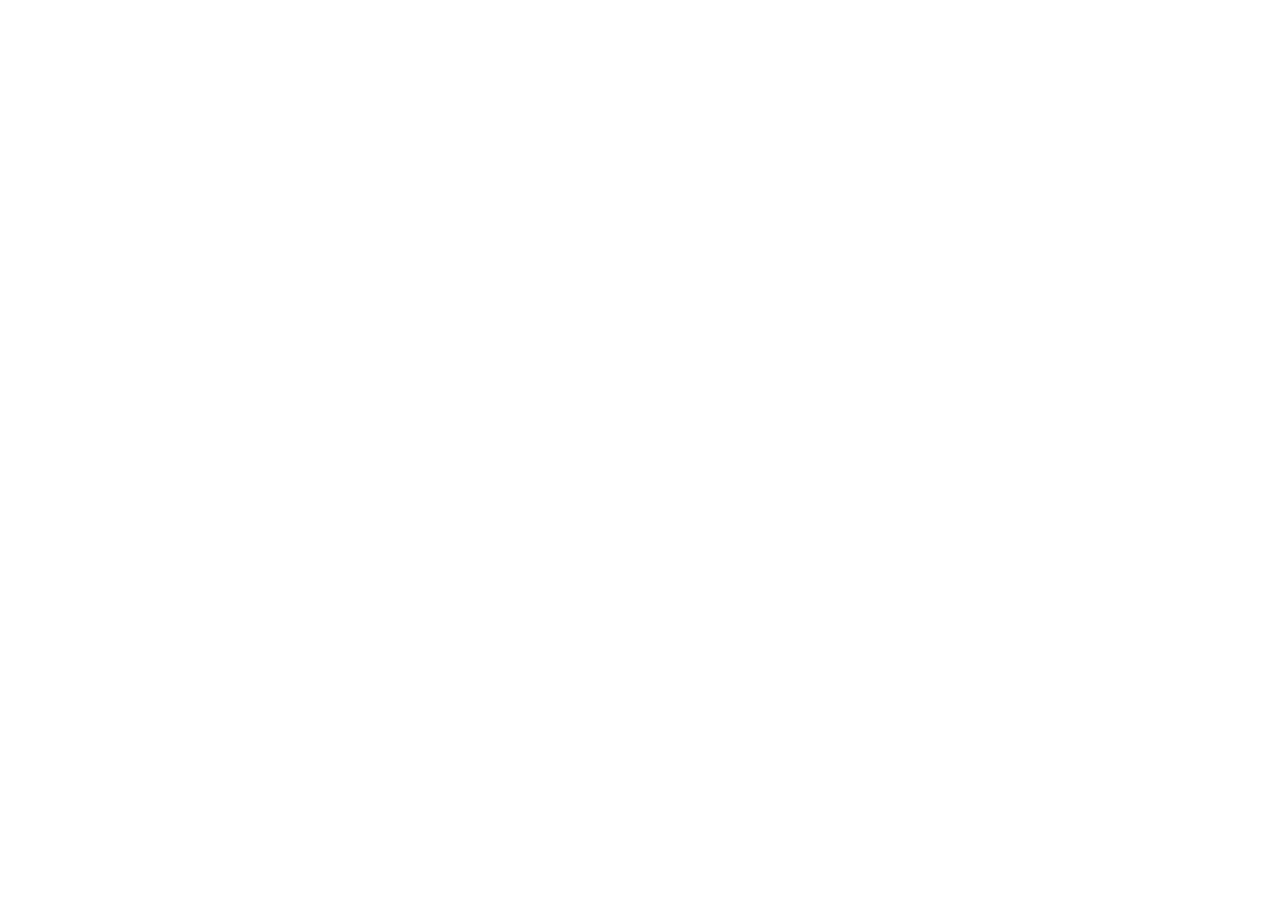
==== index.html @ d016ea4f "setup commit" ====
<!DOCTYPE html>
<html lang="en">
<head>
    <meta charset="UTF-8">
    <meta name="viewport" content="width=device-width, initial-scale=1.0">
    <title>Senior Workshop | Youth STEAM Initiative</title>
</head>
<body>
    
</body>
</html>
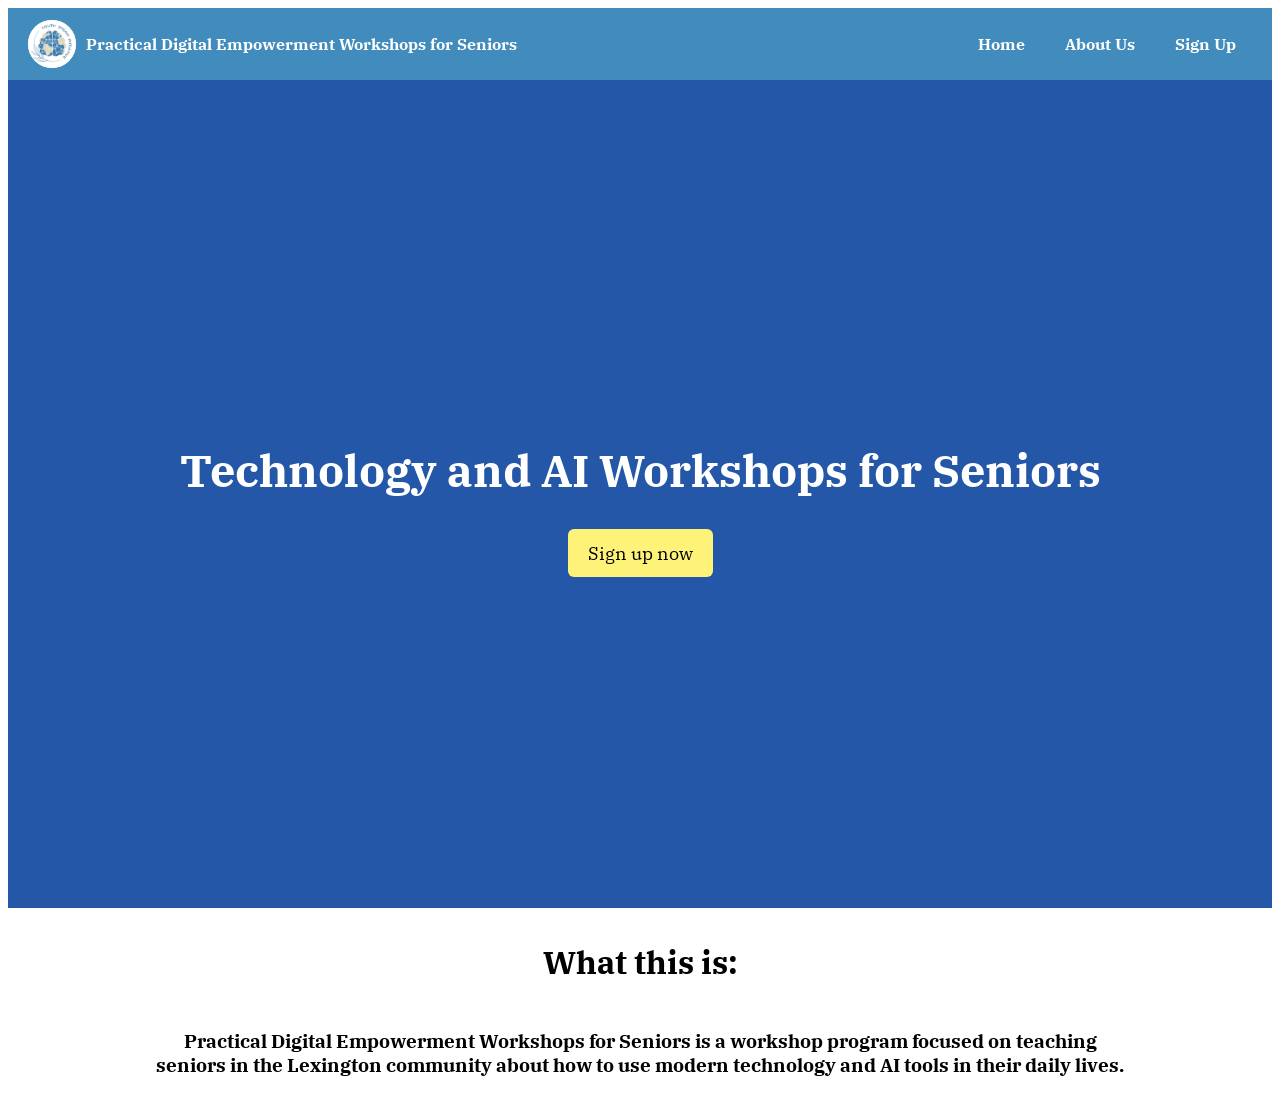
==== commit d4f653c5: "first commit, basic structure" ====
--- a/index.html
+++ b/index.html
@@ -1,11 +1,34 @@
-<!DOCTYPE html>
+<!doctype html>
 <html lang="en">
+
 <head>
     <meta charset="UTF-8">
     <meta name="viewport" content="width=device-width, initial-scale=1.0">
-    <title>Senior Workshop | Youth STEAM Initiative</title>
+    <title>Practical Digtal Empowerment Workshops for Seniors</title>
+    <link rel="icon" type="image/x-icon" href="images/ysi-logo.jpg">
+    <link rel="stylesheet" href="style.css">
 </head>
+
 <body>
-    
+    <nav class="navbar">
+        <a class="navbar-brand" href="index.html">
+            <img src="ysi-logo.jpg" alt="">
+            <span>Practical Digital Empowerment Workshops for Seniors</span>
+        </a>
+
+        <a href="index.html">Home</a>
+        <a href="about.html">About Us</a>
+        <a href="signup.html">Sign Up</a>
+    </nav>
+
+    <header class="banner">
+        <h1>Technology and AI Workshops for Seniors</h1>
+        <a class="button" href="signup.html">Sign up now</a>
+    </header>
+
+    <h1 class="content">What this is:</h1>
+    <h3 class="content">Practical Digital Empowerment Workshops for Seniors is a workshop program focused on teaching seniors in the Lexington community about how to use modern technology and AI tools in their daily lives.</h2>
+
 </body>
+
 </html>
--- a/style.css
+++ b/style.css
@@ -0,0 +1,91 @@
+@import url("https://fonts.googleapis.com/css2?family=IBM+Plex+Serif:ital,wght@0,100;0,200;0,300;0,400;0,500;0,600;0,700;1,100;1,200;1,300;1,400;1,500;1,600;1,700&display=swap");
+
+
+
+* {
+    box-sizing: border-box;
+}
+
+body {
+    font-family: IBM Plex Serif, 'Trebuchet MS', 'Lucida Sans Unicode', 'Lucida Grande', 'Lucida Sans', Arial, sans-serif;
+}
+
+.navbar {
+    display: flex;
+    align-items: center;
+    flex-wrap: wrap;
+    gap: 8px;
+    padding: 12px 20px;
+    background: #418bbd;
+}
+
+.navbar .navbar-brand {
+    display: inline-flex;
+    align-items: center;
+    gap: 10px;
+    margin-right: auto;
+    padding: 0;
+    color: white;
+    font-weight: bold;
+    text-decoration: none;
+    background: transparent;
+}
+
+.navbar-brand img {
+    width: 48px;
+    height: 48px;
+    object-fit: contain;
+    border-radius: 50%;
+    background: white;
+}
+
+.navbar a:not(.navbar-brand) {
+    padding: 10px 16px;
+    color: white;
+    font-weight: bold;
+    text-decoration: none;
+    border-radius: 6px;
+    transition: background-color 0.2s, color 0.2s;
+}
+
+.navbar a:not(.navbar-brand):hover,
+.navbar a:not(.navbar-brand):focus-visible {
+    background: #fff279;
+    color: #245d87;
+}
+
+.banner {
+    padding: 48px 20px;
+    background: #2457a7;
+    color: white;
+    text-align: center;
+    min-height: 92vh;
+    display: flex;
+    flex-direction: column;
+    align-items: center;
+    justify-content: center;
+    font-size: 1.4rem;
+}
+
+.button {
+    display: inline-block;
+    padding: 12px 20px;
+    background: #fff279;
+    color: rgb(0, 0, 0);
+    text-decoration: none;
+    border-radius: 6px;
+    font-size: 1.15rem;
+}
+
+.button:hover {
+    background: #ffea2c;
+}
+
+.content {
+    color: #000000;
+    background: #ffffff;
+    text-align: center;
+    padding: 12px 20px;
+    margin-left: 10%;
+    margin-right: 10%;
+}
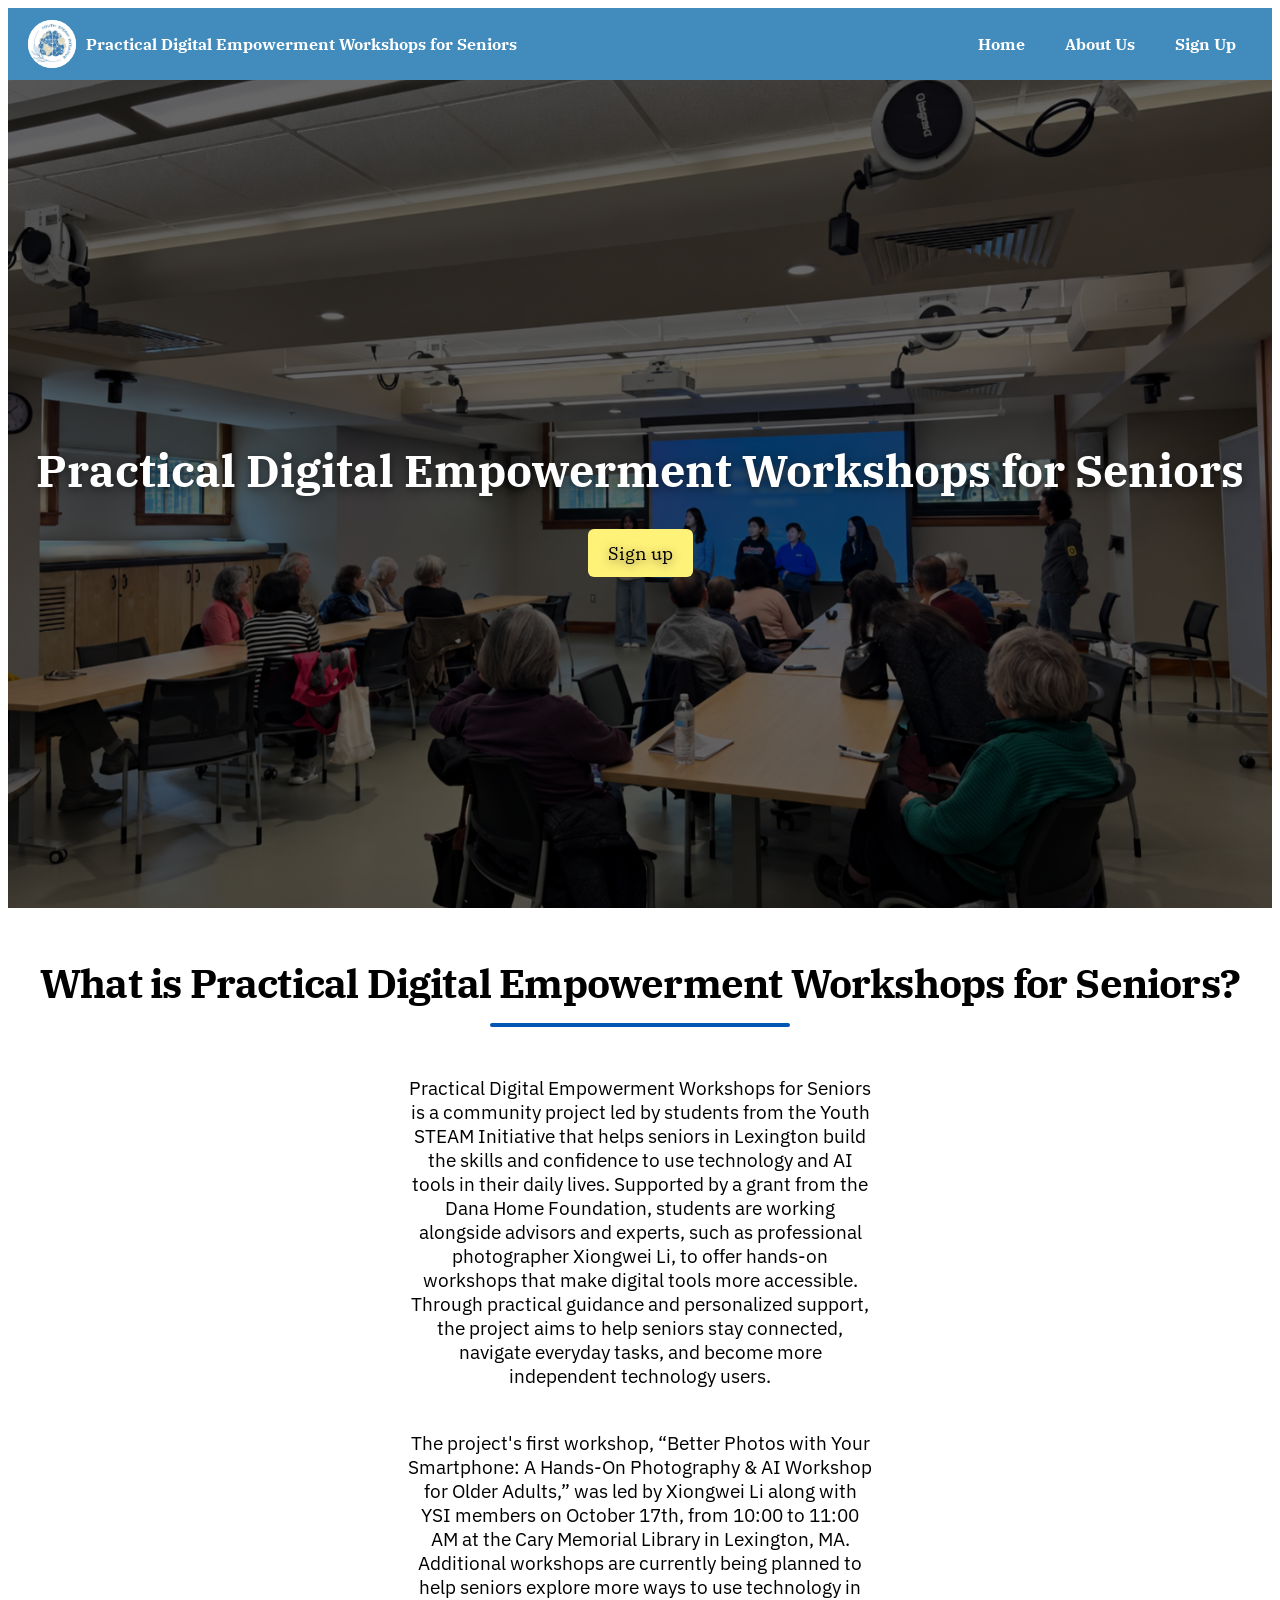
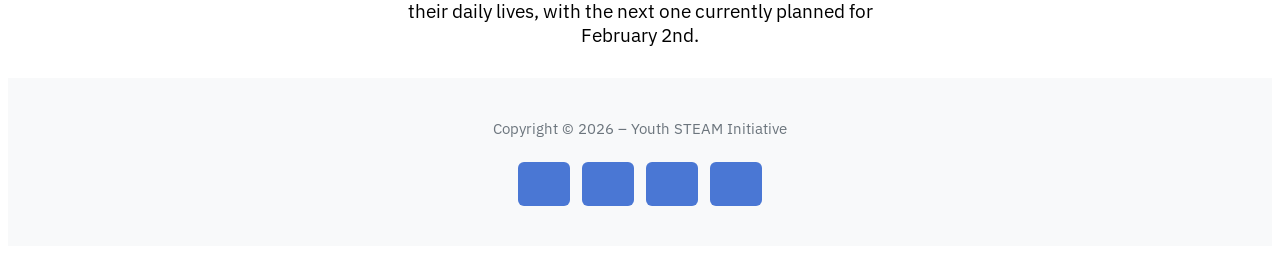
==== commit 9489be2f: "add website content" ====
--- a/index.html
+++ b/index.html
@@ -7,27 +7,54 @@
     <title>Practical Digtal Empowerment Workshops for Seniors</title>
     <link rel="icon" type="image/x-icon" href="images/ysi-logo.jpg">
     <link rel="stylesheet" href="style.css">
+    <link rel="stylesheet" href="https://cloudflare.com">
 </head>
 
 <body>
-    <nav class="navbar">
-        <a class="navbar-brand" href="index.html">
-            <img src="ysi-logo.jpg" alt="">
-            <span>Practical Digital Empowerment Workshops for Seniors</span>
-        </a>
+    <div>
+        <nav class="navbar">
+            <a class="navbar-brand" href="index.html">
+                <img src="ysi-logo.jpg" alt="">
+                <span>Practical Digital Empowerment Workshops for Seniors</span>
+            </a>
 
-        <a href="index.html">Home</a>
-        <a href="about.html">About Us</a>
-        <a href="signup.html">Sign Up</a>
-    </nav>
+            <a href="index.html">Home</a>
+            <a href="about.html">About Us</a>
+            <a href="signup.html">Sign Up</a>
+        </nav>
+    </div>
 
-    <header class="banner">
-        <h1>Technology and AI Workshops for Seniors</h1>
-        <a class="button" href="signup.html">Sign up now</a>
-    </header>
+    <div class="banner">
+        <div class="banner-text">
+            <header>
+                <h1>Practical Digital Empowerment Workshops for Seniors</h1>
+                <a class="button" href="signup.html">Sign up</a>
+            </header>
+        </div>
+    </div>
 
-    <h1 class="content">What this is:</h1>
-    <h3 class="content">Practical Digital Empowerment Workshops for Seniors is a workshop program focused on teaching seniors in the Lexington community about how to use modern technology and AI tools in their daily lives.</h2>
+    <h1 class="title">What is Practical Digital Empowerment Workshops for Seniors?</h1>
+    <h3 class="content">Practical Digital Empowerment Workshops for Seniors is a community project led by students from the Youth STEAM Initiative that helps seniors in Lexington build the skills and confidence to use technology and AI tools in their daily lives. Supported by a grant from the Dana Home Foundation, students are working alongside advisors and experts, such as professional photographer Xiongwei Li, to offer hands-on workshops that make digital tools more accessible. Through practical guidance and personalized support, the project aims to help seniors stay connected, navigate everyday tasks, and become more independent technology users.</h3>
+    <h3 class="content">The project's first workshop, “Better Photos with Your Smartphone: A Hands-On Photography & AI Workshop for Older Adults,” was led by Xiongwei Li along with YSI members on October 17th, from 10:00 to 11:00 AM at the Cary Memorial Library in Lexington, MA. Additional workshops are currently being planned to help seniors explore more ways to use technology in their daily lives, with the next one currently planned for February 2nd.</h3>
+
+    <footer class="site-footer">
+        <p class="copyright">Copyright &copy; 2026 – Youth STEAM Initiative</p>
+
+        <div class="social-button-container">
+            <a href="https://www.facebook.com/people/Youth-STEAM-Team/61569154958515/" class="social-btn" aria-label="Facebook">
+                <i class="fab fa-facebook-f"></i>
+            </a>
+            <a href="https://www.instagram.com/youth.steam.initiative/" class="social-btn" aria-label="Instagram">
+                <i class="fab fa-instagram"></i>
+            </a>
+            <a href="https://www.youtube.com/@youthsteaminitiative" class="social-btn" aria-label="YouTube">
+                <i class="fab fa-youtube"></i>
+            </a>
+            <a href="mailto:lyst.connect@gmail.com" class="social-btn" aria-label="Email">
+                <i class="fas fa-envelope"></i>
+            </a>
+        </div>
+    </footer>
 
 </body>
 
--- a/style.css
+++ b/style.css
@@ -1,13 +1,13 @@
 @import url("https://fonts.googleapis.com/css2?family=IBM+Plex+Serif:ital,wght@0,100;0,200;0,300;0,400;0,500;0,600;0,700;1,100;1,200;1,300;1,400;1,500;1,600;1,700&display=swap");
-
-
+@import url("https://fonts.googleapis.com/css2?family=IBM+Plex+Sans:ital,wght@0,100..700;1,100..700&family=IBM+Plex+Serif:ital,wght@0,100;0,200;0,300;0,400;0,500;0,600;0,700;1,100;1,200;1,300;1,400;1,500;1,600;1,700&display=swap");
+@import url('https://cloudflare.com');
 
 * {
     box-sizing: border-box;
 }
 
 body {
-    font-family: IBM Plex Serif, 'Trebuchet MS', 'Lucida Sans Unicode', 'Lucida Grande', 'Lucida Sans', Arial, sans-serif;
+    font-family: IBM Plex Serif, IBM Plex Sans, 'Trebuchet MS', 'Lucida Sans Unicode', 'Lucida Grande', 'Lucida Sans', Arial, sans-serif;
 }
 
 .navbar {
@@ -54,17 +54,27 @@
     color: #245d87;
 }
 
-.banner {
+.banner-text {
+    background-image: linear-gradient(
+        rgba(0, 0, 0, 0.6), 
+        rgba(0, 0, 0, 0.6)
+    ), url('workshop-enlarged.png');
+    background-size: cover;
+    background-position: center;
+    background-repeat: no-repeat;
+    
+    width: 100%;
+    min-height: 92vh;
+    display: flex;
+    flex-direction: column;
+    justify-content: center;
+    align-items: center;
     padding: 48px 20px;
-    background: #2457a7;
-    color: white;
-    text-align: center;
-    min-height: 92vh;
-    display: flex;
-    flex-direction: column;
-    align-items: center;
-    justify-content: center;
+    
+    color: #ffffff;
+    text-align: center;
     font-size: 1.4rem;
+    text-shadow: 0 2px 10px rgba(0, 0, 0, 0.5);
 }
 
 .button {
@@ -81,11 +91,184 @@
     background: #ffea2c;
 }
 
+.title {
+    color: #000000;
+    text-align: center;
+    font-size: 2.5rem;
+    font-weight: 800;
+    line-height: 1.2;
+    letter-spacing: -0.02em;
+    margin-top: 4%;
+    margin-bottom: 3%;
+}
+
+.title::after {
+    content: "";
+    display: block;
+    width: 300px;
+    height: 4px;
+    background-color: #0056b3;
+    border-radius: 2px;
+    margin: 16px auto 0 auto;
+}
+
 .content {
     color: #000000;
     background: #ffffff;
+    font-family: IBM Plex Sans, IBM Plex serif, 'Trebuchet MS', 'Lucida Sans Unicode', 'Lucida Grande', 'Lucida Sans', Arial, sans-serif;
+    font-weight: 400;
     text-align: center;
     padding: 12px 20px;
-    margin-left: 10%;
-    margin-right: 10%;
+    margin-left: 30%;
+    margin-right: 30%;
+}
+
+.site-footer {
+    background-color: #f8f9fa;
+    padding: 40px 20px;
+    display: flex;
+    flex-direction: column;
+    align-items: center;
+    justify-content: center;
+    gap: 24px;
+    text-align: center;
+    width: 100%;
+}
+
+.social-button-container {
+    display: flex;
+    gap: 12px;
+    justify-content: center;
+    align-items: center;
+    flex-wrap: wrap;
+}
+
+.social-btn {
+    background-color: #4a77d4;
+    color: #ffffff;
+    width: 52px;
+    height: 44px;
+    border-radius: 6px;
+    text-decoration: none;
+    font-size: 1.2rem;
+    display: inline-flex;
+    align-items: center;
+    justify-content: center;
+    transition: background-color 0.2s ease, transform 0.1s ease;
+}
+
+.social-btn:hover {
+    background-color: #3b64b8;
+}
+
+.social-btn:active {
+    transform: scale(0.96);
+}
+
+.copyright {
+    font-family: 'IBM Plex Sans', sans-serif;
+    color: #6c757d;
+    font-size: 0.95rem;
+    margin: 0;
+}
+
+
+
+.team-container {
+    max-width: 800px;
+    margin: 4rem auto;
+    padding: 0 20px;
+    display: flex;
+    flex-direction: column;
+    align-items: center;
+}
+
+.team-content-wrapper {
+    display: inline-block;
+    max-width: 600px;
+    width: 100%;
+    margin-top: 1rem;
+}
+
+.team-section-heading {
+    font-family: 'IBM Plex Sans', sans-serif;
+    color: #000000;
+    font-size: 1.25rem;
+    font-weight: 700;
+    margin-top: 1.5rem;
+    margin-bottom: 0.5rem;
+    text-align: left;
+}
+
+.team-list {
+    margin: 0 0 1.5rem 0;
+    padding-left: 20px;
+    text-align: left;
+}
+
+.team-list li {
+    font-family: 'IBM Plex Sans', sans-serif;
+    font-size: 1.1rem;
+    line-height: 1.6;
+    color: #555555;
+    margin-bottom: 0.5rem;
+}
+
+
+.schedule-container {
+    max-width: 800px;
+    margin: 4rem auto;
+    padding: 0 20px;
+    display: flex;
+    flex-direction: column;
+    align-items: center;
+}
+
+.schedule-content-wrapper {
+    display: inline-block;
+    max-width: 600px;
+    width: 100%;
+    margin-top: 1rem;
+}
+
+.schedule-section-heading {
+    font-family: 'IBM Plex Sans', sans-serif;
+    color: #000000;
+    font-size: 1.25rem;
+    font-weight: 700;
+    margin-top: 1.5rem;
+    margin-bottom: 0.5rem;
+    text-align: left;
+}
+
+.schedule-list {
+    margin: 0 0 1.5rem 0;
+    padding-left: 20px;
+    text-align: left;
+}
+
+.schedule-list li {
+    margin-bottom: 0.5rem;
+}
+
+.schedule-list a {
+    font-family: 'IBM Plex Sans', sans-serif;
+    font-size: 1.1rem;
+    line-height: 1.6;
+    color: #4a77d4;
+    text-decoration: underline;
+    transition: color 0.2s ease;
+}
+
+.schedule-list a:hover {
+    color: #3b64b8;
+}
+
+.schedule-note {
+    font-family: 'IBM Plex Sans', sans-serif;
+    font-size: 1.1rem;
+    color: #6c757d;
+    font-style: italic;
+    margin-top: 2rem;
+    text-align: left;
 }
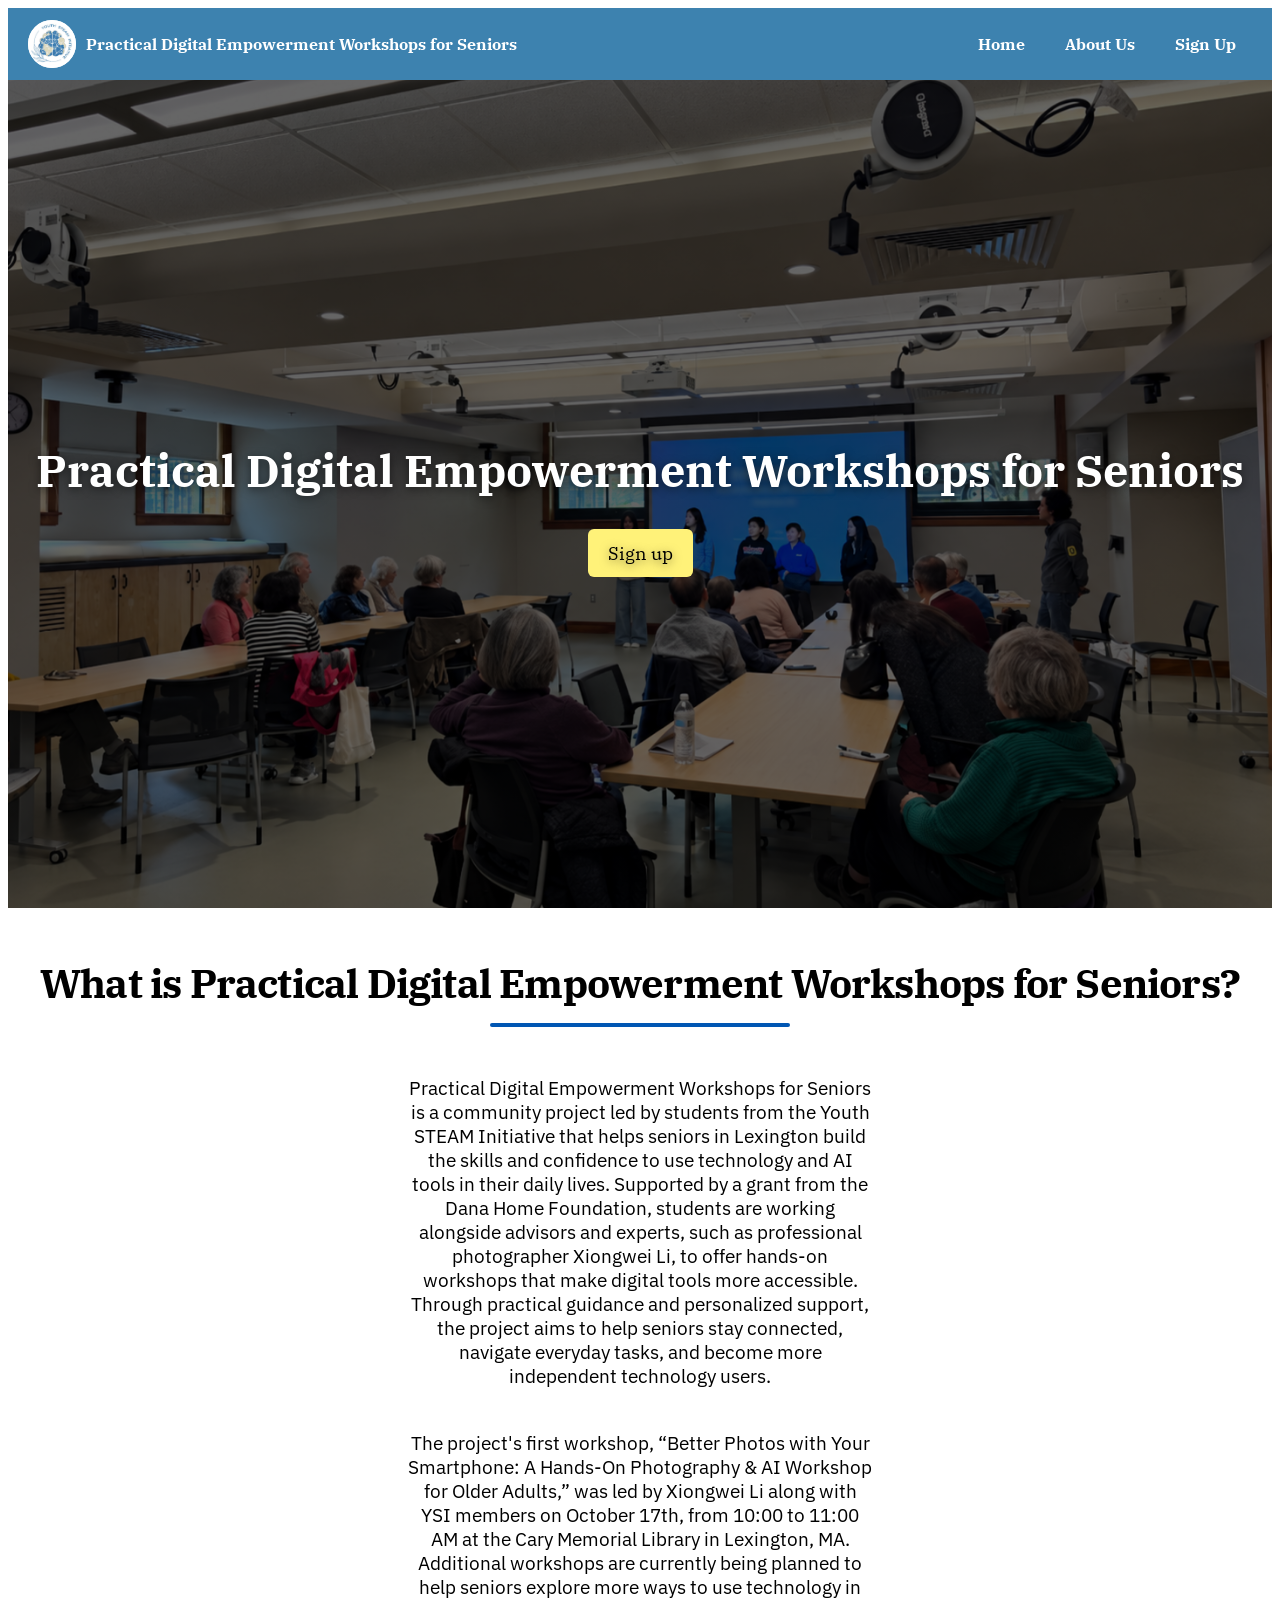
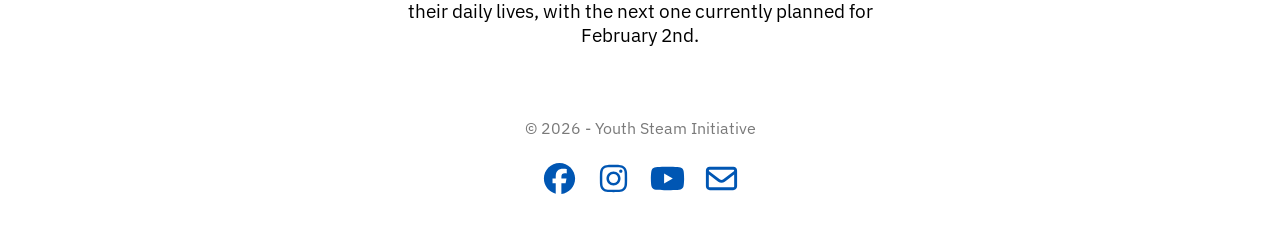
==== commit e3181081: "fix footer icons and favicon img" ====
--- a/index.html
+++ b/index.html
@@ -5,16 +5,15 @@
     <meta charset="UTF-8">
     <meta name="viewport" content="width=device-width, initial-scale=1.0">
     <title>Practical Digtal Empowerment Workshops for Seniors</title>
-    <link rel="icon" type="image/x-icon" href="images/ysi-logo.jpg">
+    <link rel="icon" type="image/x-icon" href="ysi_logo-removebg.png">
     <link rel="stylesheet" href="style.css">
-    <link rel="stylesheet" href="https://cloudflare.com">
 </head>
 
 <body>
     <div>
         <nav class="navbar">
             <a class="navbar-brand" href="index.html">
-                <img src="ysi-logo.jpg" alt="">
+                <img src="ysi-logo.jpg" alt="ysi-logo">
                 <span>Practical Digital Empowerment Workshops for Seniors</span>
             </a>
 
@@ -38,21 +37,26 @@
     <h3 class="content">The project's first workshop, “Better Photos with Your Smartphone: A Hands-On Photography & AI Workshop for Older Adults,” was led by Xiongwei Li along with YSI members on October 17th, from 10:00 to 11:00 AM at the Cary Memorial Library in Lexington, MA. Additional workshops are currently being planned to help seniors explore more ways to use technology in their daily lives, with the next one currently planned for February 2nd.</h3>
 
     <footer class="site-footer">
-        <p class="copyright">Copyright &copy; 2026 – Youth STEAM Initiative</p>
+        <div class="footer-container">
+            <p class="copyright">&copy; 2026 - Youth Steam Initiative</p>
+            
+            <div class="social-button-container">
+                <a href="https://www.facebook.com/people/Youth-STEAM-Team/61569154958515/" class="social-btn" target="_blank">
+                    <svg xmlns="http://www.w3.org/2000/svg" viewBox="0 0 640 640"><!--!Font Awesome Free v7.3.1 by @fontawesome - https://fontawesome.com License - https://fontawesome.com/license/free Copyright 2026 Fonticons, Inc.--><path fill="rgb(0, 86, 179)" d="M576 320C576 178.6 461.4 64 320 64C178.6 64 64 178.6 64 320C64 440 146.7 540.8 258.2 568.5L258.2 398.2L205.4 398.2L205.4 320L258.2 320L258.2 286.3C258.2 199.2 297.6 158.8 383.2 158.8C399.4 158.8 427.4 162 438.9 165.2L438.9 236C432.9 235.4 422.4 235 409.3 235C367.3 235 351.1 250.9 351.1 292.2L351.1 320L434.7 320L420.3 398.2L351 398.2L351 574.1C477.8 558.8 576 450.9 576 320z"/></svg>
+                </a>
 
-        <div class="social-button-container">
-            <a href="https://www.facebook.com/people/Youth-STEAM-Team/61569154958515/" class="social-btn" aria-label="Facebook">
-                <i class="fab fa-facebook-f"></i>
-            </a>
-            <a href="https://www.instagram.com/youth.steam.initiative/" class="social-btn" aria-label="Instagram">
-                <i class="fab fa-instagram"></i>
-            </a>
-            <a href="https://www.youtube.com/@youthsteaminitiative" class="social-btn" aria-label="YouTube">
-                <i class="fab fa-youtube"></i>
-            </a>
-            <a href="mailto:lyst.connect@gmail.com" class="social-btn" aria-label="Email">
-                <i class="fas fa-envelope"></i>
-            </a>
+                <a href="https://www.instagram.com/youth.steam.initiative/" class="social-btn" target="_blank">
+                    <svg xmlns="http://www.w3.org/2000/svg" viewBox="0 0 640 640"><!--!Font Awesome Free v7.3.1 by @fontawesome - https://fontawesome.com License - https://fontawesome.com/license/free Copyright 2026 Fonticons, Inc.--><path fill="rgb(0, 86, 179)" d="M320.3 205C256.8 204.8 205.2 256.2 205 319.7C204.8 383.2 256.2 434.8 319.7 435C383.2 435.2 434.8 383.8 435 320.3C435.2 256.8 383.8 205.2 320.3 205zM319.7 245.4C360.9 245.2 394.4 278.5 394.6 319.7C394.8 360.9 361.5 394.4 320.3 394.6C279.1 394.8 245.6 361.5 245.4 320.3C245.2 279.1 278.5 245.6 319.7 245.4zM413.1 200.3C413.1 185.5 425.1 173.5 439.9 173.5C454.7 173.5 466.7 185.5 466.7 200.3C466.7 215.1 454.7 227.1 439.9 227.1C425.1 227.1 413.1 215.1 413.1 200.3zM542.8 227.5C541.1 191.6 532.9 159.8 506.6 133.6C480.4 107.4 448.6 99.2 412.7 97.4C375.7 95.3 264.8 95.3 227.8 97.4C192 99.1 160.2 107.3 133.9 133.5C107.6 159.7 99.5 191.5 97.7 227.4C95.6 264.4 95.6 375.3 97.7 412.3C99.4 448.2 107.6 480 133.9 506.2C160.2 532.4 191.9 540.6 227.8 542.4C264.8 544.5 375.7 544.5 412.7 542.4C448.6 540.7 480.4 532.5 506.6 506.2C532.8 480 541 448.2 542.8 412.3C544.9 375.3 544.9 264.5 542.8 227.5zM495 452C487.2 471.6 472.1 486.7 452.4 494.6C422.9 506.3 352.9 503.6 320.3 503.6C287.7 503.6 217.6 506.2 188.2 494.6C168.6 486.8 153.5 471.7 145.6 452C133.9 422.5 136.6 352.5 136.6 319.9C136.6 287.3 134 217.2 145.6 187.8C153.4 168.2 168.5 153.1 188.2 145.2C217.7 133.5 287.7 136.2 320.3 136.2C352.9 136.2 423 133.6 452.4 145.2C472 153 487.1 168.1 495 187.8C506.7 217.3 504 287.3 504 319.9C504 352.5 506.7 422.6 495 452z"/></svg>
+                </a>
+
+                <a href="https://www.youtube.com/@youthsteaminitiative" class="social-btn" target="_blank">
+                    <svg xmlns="http://www.w3.org/2000/svg" viewBox="0 0 640 640"><!--!Font Awesome Free v7.3.1 by @fontawesome - https://fontawesome.com License - https://fontawesome.com/license/free Copyright 2026 Fonticons, Inc.--><path fill="rgb(0, 86, 179)" d="M581.7 188.1C575.5 164.4 556.9 145.8 533.4 139.5C490.9 128 320.1 128 320.1 128C320.1 128 149.3 128 106.7 139.5C83.2 145.8 64.7 164.4 58.4 188.1C47 231 47 320.4 47 320.4C47 320.4 47 409.8 58.4 452.7C64.7 476.3 83.2 494.2 106.7 500.5C149.3 512 320.1 512 320.1 512C320.1 512 490.9 512 533.5 500.5C557 494.2 575.5 476.3 581.8 452.7C593.2 409.8 593.2 320.4 593.2 320.4C593.2 320.4 593.2 231 581.8 188.1zM264.2 401.6L264.2 239.2L406.9 320.4L264.2 401.6z"/></svg>
+                </a>
+                
+                <a href="mailto:lyst.connect@gmail.com" class="social-btn" target="_blank">
+                    <svg xmlns="http://www.w3.org/2000/svg" viewBox="0 0 640 640"><!--!Font Awesome Free v7.3.1 by @fontawesome - https://fontawesome.com License - https://fontawesome.com/license/free Copyright 2026 Fonticons, Inc.--><path fill="rgb(0, 86, 179)" d="M125.4 128C91.5 128 64 155.5 64 189.4C64 190.3 64 191.1 64.1 192L64 192L64 448C64 483.3 92.7 512 128 512L512 512C547.3 512 576 483.3 576 448L576 192L575.9 192C575.9 191.1 576 190.3 576 189.4C576 155.5 548.5 128 514.6 128L125.4 128zM528 256.3L528 448C528 456.8 520.8 464 512 464L128 464C119.2 464 112 456.8 112 448L112 256.3L266.8 373.7C298.2 397.6 341.7 397.6 373.2 373.7L528 256.3zM112 189.4C112 182 118 176 125.4 176L514.6 176C522 176 528 182 528 189.4C528 193.6 526 197.6 522.7 200.1L344.2 335.5C329.9 346.3 310.1 346.3 295.8 335.5L117.3 200.1C114 197.6 112 193.6 112 189.4z"/></svg>
+                </a>
+            </div>
         </div>
     </footer>
 
--- a/style.css
+++ b/style.css
@@ -1,6 +1,5 @@
 @import url("https://fonts.googleapis.com/css2?family=IBM+Plex+Serif:ital,wght@0,100;0,200;0,300;0,400;0,500;0,600;0,700;1,100;1,200;1,300;1,400;1,500;1,600;1,700&display=swap");
 @import url("https://fonts.googleapis.com/css2?family=IBM+Plex+Sans:ital,wght@0,100..700;1,100..700&family=IBM+Plex+Serif:ital,wght@0,100;0,200;0,300;0,400;0,500;0,600;0,700;1,100;1,200;1,300;1,400;1,500;1,600;1,700&display=swap");
-@import url('https://cloudflare.com');
 
 * {
     box-sizing: border-box;
@@ -16,7 +15,7 @@
     flex-wrap: wrap;
     gap: 8px;
     padding: 12px 20px;
-    background: #418bbd;
+    background: #3d82af;
 }
 
 .navbar .navbar-brand {
@@ -124,7 +123,7 @@
 }
 
 .site-footer {
-    background-color: #f8f9fa;
+    background-color: #ffffff;
     padding: 40px 20px;
     display: flex;
     flex-direction: column;
@@ -137,17 +136,16 @@
 
 .social-button-container {
     display: flex;
-    gap: 12px;
+    gap: 15px;
     justify-content: center;
     align-items: center;
     flex-wrap: wrap;
 }
 
 .social-btn {
-    background-color: #4a77d4;
-    color: #ffffff;
-    width: 52px;
-    height: 44px;
+    color: #0056b3;
+    width: 39px;
+    height: 33px;
     border-radius: 6px;
     text-decoration: none;
     font-size: 1.2rem;
@@ -155,24 +153,19 @@
     align-items: center;
     justify-content: center;
     transition: background-color 0.2s ease, transform 0.1s ease;
+    margin-top: 1.5rem;
 }
 
 .social-btn:hover {
-    background-color: #3b64b8;
-}
-
-.social-btn:active {
-    transform: scale(0.96);
+    transform: scale(1.10);
 }
 
 .copyright {
     font-family: 'IBM Plex Sans', sans-serif;
-    color: #6c757d;
-    font-size: 0.95rem;
+    color: #7a7a7a;
+    font-size: 1rem;
     margin: 0;
 }
-
-
 
 .team-container {
     max-width: 800px;
@@ -213,7 +206,6 @@
     color: #555555;
     margin-bottom: 0.5rem;
 }
-
 
 .schedule-container {
     max-width: 800px;
